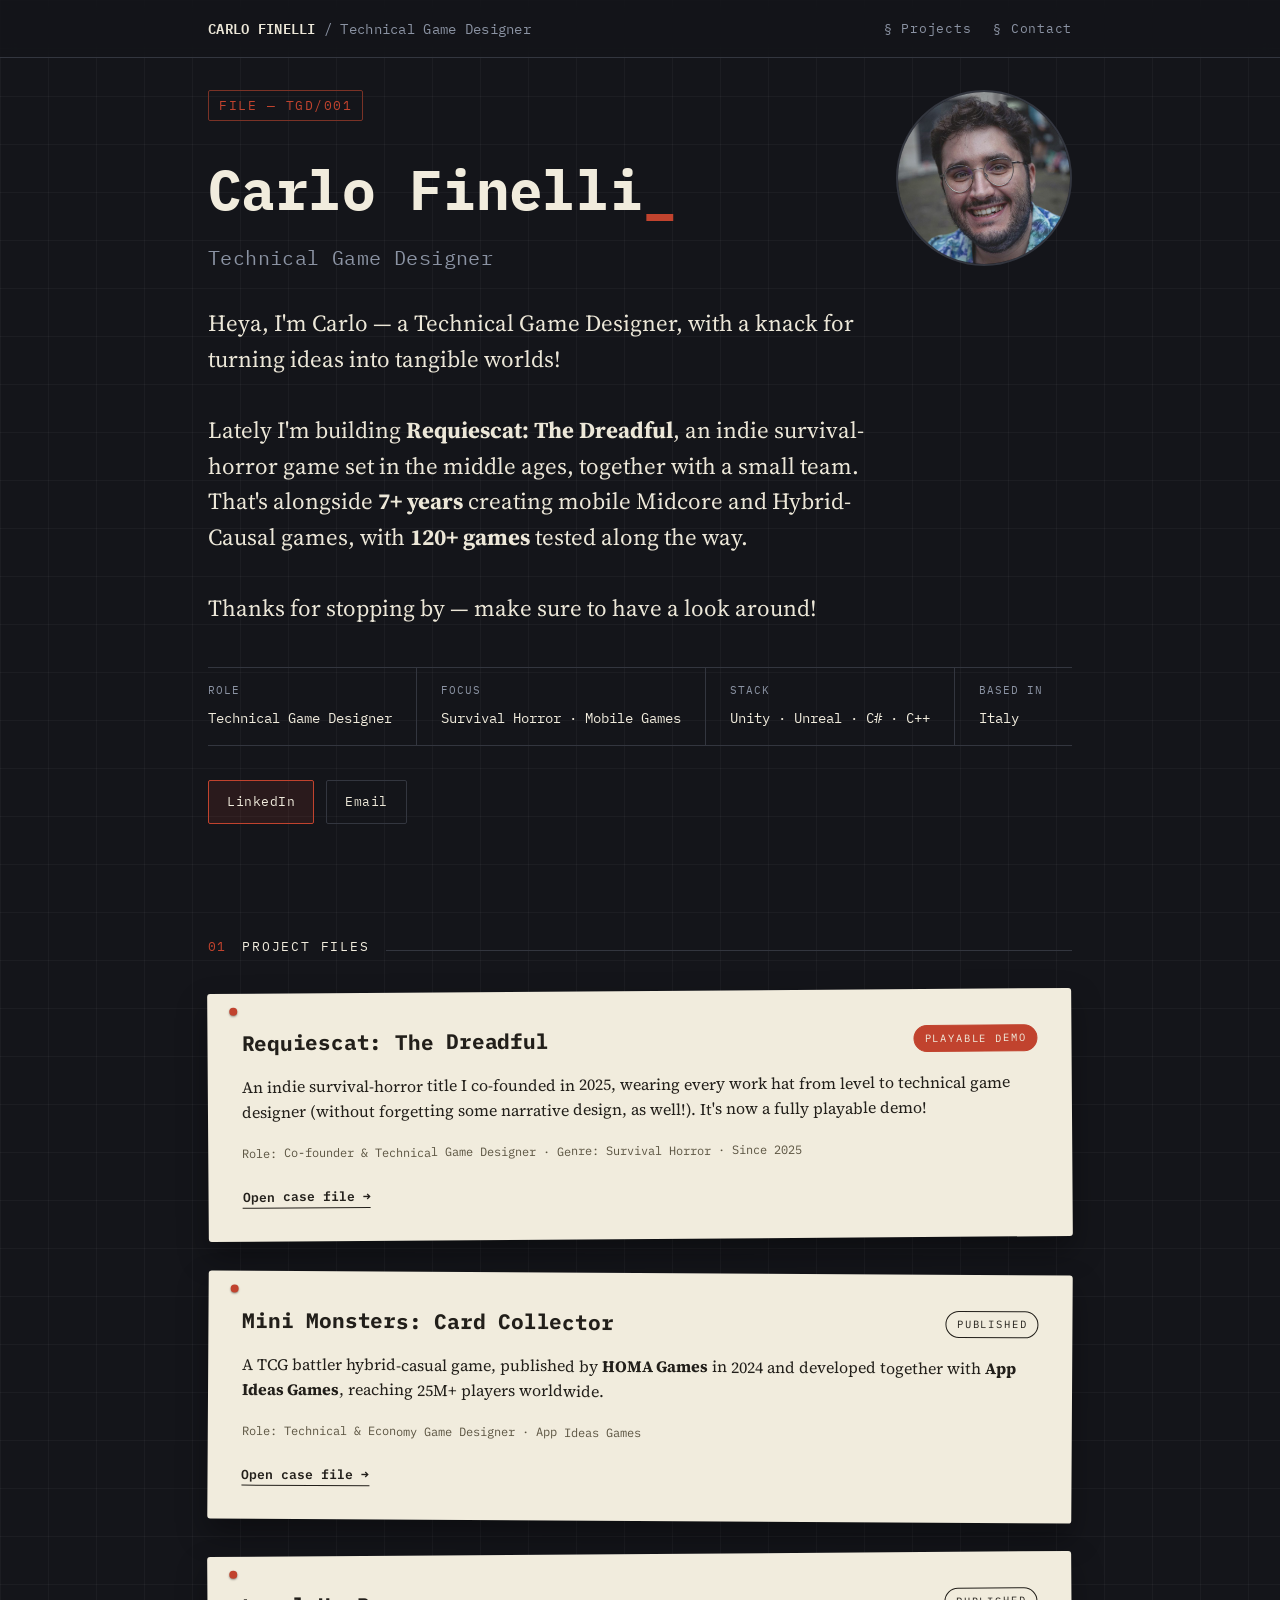
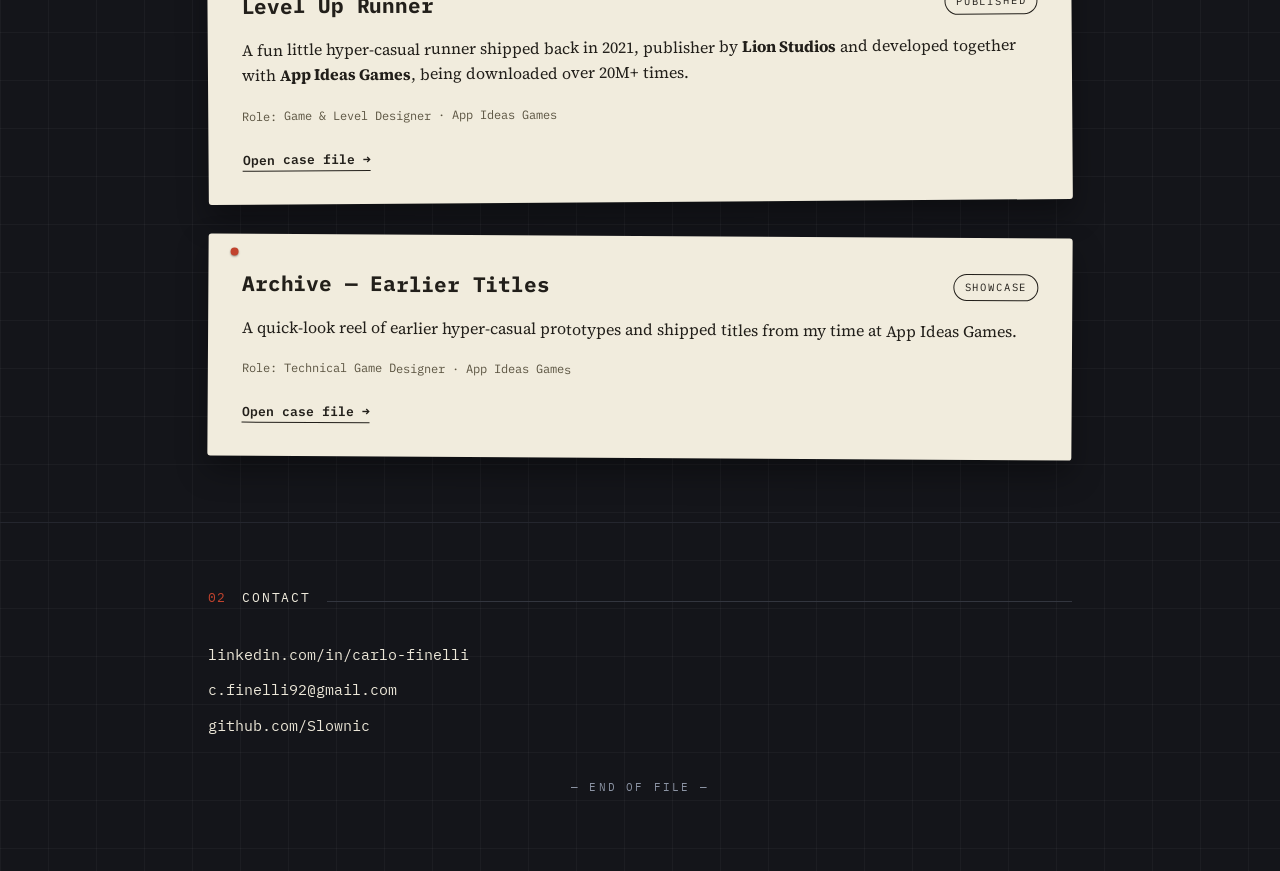
==== index.html @ e4af411c "fixes" ====
<!DOCTYPE html>
<html lang="en">
<head>
<meta charset="UTF-8">
<meta name="viewport" content="width=device-width, initial-scale=1.0">
<title>Carlo Finelli — Technical Game Designer</title>
<meta name="description" content="Portfolio of Carlo Finelli, Technical Game Designer and co-founder of Requiescat: The Dreadful.">
<link rel="stylesheet" href="assets/style.css">
</head>
<body>

<header class="site-header">
  <div class="wrap">
    <a href="index.html" class="id">CARLO FINELLI <span class="role">/ Technical Game Designer</span></a>
    <nav>
      <a href="#projects">§ Projects</a>
      <a href="#contact">§ Contact</a>
    </nav>
  </div>
</header>

<section class="hero">
  <div class="wrap">
    <div class="hero-top">
      <div class="hero-text">
        <span class="doc-tag">File — TGD/001</span>
        <h1>Carlo Finelli<span class="cursor">_</span></h1>
        <p class="role-line">Technical Game Designer</p>
      </div>
      <div class="hero-photo"><img src="assets/index/propic.jpg" alt="Carlo Finelli"></div>
    </div>

    <p class="statement">Heya, I'm Carlo — a Technical Game Designer, with a knack for turning ideas into tangible worlds! </br></br>
    Lately I'm building <b>Requiescat: The Dreadful</b>, an indie survival-horror game set in the middle ages, together with a small team.
    </br>That's alongside <b>7+ years</b> creating mobile Midcore and Hybrid-Causal games, with <b>120+ games</b> tested along the way. </br></br>
    Thanks for stopping by — make sure to have a look around!</p>

    <div class="meta-row">
      <div><span class="k">Role</span><span class="v">Technical Game Designer</span></div>
      <div><span class="k">Focus</span><span class="v">Survival Horror · Mobile Games</span></div>
      <div><span class="k">Stack</span><span class="v">Unity · Unreal · C# · C++</span></div>
      <div><span class="k">Based in</span><span class="v">Italy</span></div>
    </div>

    <div class="cta-row">
            <a class="btn primary" href="https://www.linkedin.com/in/carlo-finelli/" target="_blank" rel="noopener">LinkedIn</a>
      <a class="btn" href="mailto:c.finelli92@gmail.com">Email</a>
    </div>
  </div>
</section>

<section class="section" id="projects">
  <div class="wrap">
    <div class="eyebrow"><span class="num">01</span><span class="label">Project Files</span><span class="rule"></span></div>
    <div class="dossier-grid">

      <article class="dossier">
        <div class="dossier-top">
          <h3>Requiescat: The Dreadful</h3>
          <span class="status-pill live">Playable Demo</span>
        </div>
        <p class="blurb">An indie survival-horror title I co-founded in 2025, wearing every work hat from level to technical game designer (without forgetting some narrative design, as well!). </b>
        It's now a fully playable demo!</p>
        <div class="meta"><span>Role: Co-founder & Technical Game Designer</span><span>Genre: Survival Horror</span><span>Since 2025</span></div>
        <a class="open" href="projects/requiescat.html">Open case file →</a>
      </article>

      <article class="dossier">
        <div class="dossier-top">
          <h3>Mini Monsters: Card Collector</h3>
          <span class="status-pill">Published</span>
        </div>
        <p class="blurb">A TCG battler hybrid-casual game, published by <b>HOMA Games</b> in 2024 and developed together with <b>App Ideas Games</b>, reaching 25M+ players worldwide.</p>
        <div class="meta"><span>Role: Technical & Economy Game Designer</span><span>App Ideas Games</span></div>
        <a class="open" href="projects/mini-monsters.html">Open case file →</a>
      </article>

      <article class="dossier">
        <div class="dossier-top">
          <h3>Level Up Runner</h3>
          <span class="status-pill">Published</span>
        </div>
        <p class="blurb">A fun little hyper-casual runner shipped back in 2021, publisher by <b>Lion Studios</b> and developed together with <b>App Ideas Games</b>, being downloaded over 20M+ times.</p>
        <div class="meta"><span>Role: Game & Level Designer</span><span>App Ideas Games</span></div>
        <a class="open" href="projects/level-up-runner.html">Open case file →</a>
      </article>

      <article class="dossier">
        <div class="dossier-top">
          <h3>Archive — Earlier Titles</h3>
          <span class="status-pill">Showcase</span>
        </div>
        <p class="blurb">A quick-look reel of earlier hyper-casual prototypes and shipped titles from my time at App Ideas Games.</p>
        <div class="meta"><span>Role: Technical Game Designer</span><span>App Ideas Games</span></div>
        <a class="open" href="projects/showcase.html">Open case file →</a>
      </article>

    </div>
  </div>
</section>

<footer class="section" id="contact">
  <div class="wrap">
    <div class="eyebrow"><span class="num">02</span><span class="label">Contact</span><span class="rule"></span></div>
    <div class="contact-list">
      <a href="https://www.linkedin.com/in/carlo-finelli/" target="_blank" rel="noopener">linkedin.com/in/carlo-finelli</a>
      <a href="mailto:c.finelli92@gmail.com">c.finelli92@gmail.com</a>
      <a href="https://github.com/Slownic" target="_blank" rel="noopener">github.com/Slownic</a>
    </div>
    <p class="end-mark">— End of file —</p>
  </div>
</footer>

</body>
</html>
---- assets/style.css ----
/* ==========================================================================
   Carlo Finelli — Portfolio
   Design concept: a technical design document / project dossier.
   Dark "desk" surface, cream "paper" cards pinned to it, mono for
   structure & labels (spec-sheet voice), serif for reading copy.
   ========================================================================== */

@import url('https://fonts.googleapis.com/css2?family=IBM+Plex+Mono:wght@400;500;600;700&family=Source+Serif+4:opsz,wght@8..60,400;8..60,500;8..60,600&display=swap');

:root {
  --bg: #14151a;
  --bg-alt: #1a1c23;
  --paper: #f1ecdd;
  --paper-dim: #e7e1cd;
  --ink: #221f1a;
  --ink-soft: #5a5340;
  --line: #33363f;
  --line-soft: #24262e;
  --line-paper: #d7cfb6;
  --fg: #ece7d8;
  --muted: #8b93a3;
  --accent: #c1432e;
  --accent-dim: #7a3226;
  --mono: 'IBM Plex Mono', 'SFMono-Regular', Consolas, monospace;
  --serif: 'Source Serif 4', Georgia, serif;
  --max: 920px;
}

* { box-sizing: border-box; }
html { scroll-behavior: smooth; }
@media (prefers-reduced-motion: reduce) {
  html { scroll-behavior: auto; }
  * { animation-duration: 0.001ms !important; animation-iteration-count: 1 !important; transition-duration: 0.001ms !important; }
}

body {
  margin: 0;
  background:
    linear-gradient(rgba(255,255,255,.035) 1px, transparent 1px),
    linear-gradient(90deg, rgba(255,255,255,.035) 1px, transparent 1px),
    var(--bg);
  background-size: 48px 48px, 48px 48px, auto;
  color: var(--fg);
  font-family: var(--serif);
  font-size: 17px;
  line-height: 1.65;
  -webkit-font-smoothing: antialiased;
}

a { color: inherit; }
a:focus-visible, button:focus-visible { outline: 2px solid var(--accent); outline-offset: 3px; }

.wrap { max-width: var(--max); margin: 0 auto; padding: 0 28px; }

/* ---------- Header ---------- */
.site-header {
  position: sticky; top: 0; z-index: 20;
  backdrop-filter: blur(8px);
  background: rgba(20,21,26,.82);
  border-bottom: 1px solid var(--line);
}
.site-header .wrap { display: flex; align-items: center; justify-content: space-between; padding-top: 16px; padding-bottom: 16px; }
.site-header .id {
  font-family: var(--mono); font-weight: 600; font-size: 14px; letter-spacing: .02em;
  text-decoration: none;
}
.site-header .id .role { color: var(--muted); font-weight: 400; }
.site-header nav { display: flex; gap: 22px; font-family: var(--mono); font-size: 12.5px; letter-spacing: .06em; }
.site-header nav a { text-decoration: none; color: var(--muted); }
.site-header nav a:hover { color: var(--accent); }
.back-link { font-family: var(--mono); font-size: 12.5px; letter-spacing: .06em; color: var(--muted); text-decoration: none; }
.back-link:hover { color: var(--accent); }

/* ---------- Hero ---------- */
.hero { padding: 32px 0 48px; }
.doc-tag {
  display: inline-block; font-family: var(--mono); font-size: 12.5px; letter-spacing: .12em;
  color: var(--accent); border: 1px solid var(--accent-dim); padding: 4px 10px; border-radius: 2px;
  margin-bottom: 22px; text-transform: uppercase;
}
.hero h1 {
  font-family: var(--mono); font-weight: 700; font-size: clamp(34px, 6vw, 56px);
  letter-spacing: -0.01em; margin: 0 0 6px; color: var(--paper);
}
.hero .cursor { color: var(--accent); animation: blink 1.1s steps(1) infinite; }
@keyframes blink { 50% { opacity: 0; } }
.hero .role-line {
  font-family: var(--mono); font-size: 20px; color: var(--muted); margin: 0 0 32px; letter-spacing: .02em;
}
.hero .statement {
  font-size: clamp(19px, 2.4vw, 23px); line-height: 1.55; max-width: 62ch; margin: 0 0 40px;
  color: var(--fg);
}
.meta-row {
  display: flex; flex-wrap: wrap; gap: 0; border-top: 1px solid var(--line); border-bottom: 1px solid var(--line);
  margin-bottom: 34px;
}
.meta-row div { padding: 14px 24px 14px 0; margin-right: 24px; border-right: 1px solid var(--line); }
.meta-row div:last-child { border-right: none; margin-right: 0; }
.meta-row .k { display: block; font-family: var(--mono); font-size: 10.5px; letter-spacing: .1em; color: var(--muted); margin-bottom: 4px; text-transform: uppercase; }
.meta-row .v { font-family: var(--mono); font-size: 13.5px; color: var(--paper); }

.cta-row { display: flex; flex-wrap: wrap; gap: 12px; }
.btn {
  font-family: var(--mono); font-size: 13px; letter-spacing: .04em; text-decoration: none;
  padding: 10px 18px; border: 1px solid var(--line); color: var(--fg); border-radius: 2px;
  transition: border-color .15s ease, color .15s ease, background-color .15s ease;
}
.btn:hover { border-color: var(--accent); color: var(--paper); background: rgba(193,67,46,.08); }
.btn.primary { border-color: var(--accent); color: var(--paper); background: rgba(193,67,46,.12); }
.btn.primary:hover { background: rgba(193,67,46,.22); }

/* ---------- Section eyebrow ---------- */
.section { padding: 64px 0; }
.eyebrow { display: flex; align-items: baseline; gap: 16px; margin-bottom: 34px; }
.eyebrow .num { font-family: var(--mono); font-size: 13px; color: var(--accent); letter-spacing: .08em; }
.eyebrow .label { font-family: var(--mono); font-size: 13px; letter-spacing: .14em; text-transform: uppercase; color: var(--paper); }
.eyebrow .rule { flex: 1; height: 1px; background: var(--line); }

/* ---------- Skills ---------- */
.skills-grid { display: grid; grid-template-columns: repeat(2, 1fr); gap: 1px; background: var(--line); border: 1px solid var(--line); }
.skill-card { background: var(--bg); padding: 26px 28px; }
.skill-card .label { font-family: var(--mono); font-size: 12px; letter-spacing: .08em; text-transform: uppercase; color: var(--accent); margin-bottom: 10px; border-left: 2px solid var(--accent); padding-left: 10px; }
.skill-card p { margin: 0; color: var(--fg); font-size: 15.5px; line-height: 1.6; }
@media (max-width: 640px) { .skills-grid { grid-template-columns: 1fr; } }

/* ---------- Project dossier cards ---------- */
.dossier-grid { display: grid; grid-template-columns: 1fr; gap: 34px; }
.dossier {
  background: var(--paper); color: var(--ink); border-radius: 3px; padding: 32px 34px;
  box-shadow: 0 14px 30px rgba(0,0,0,.35);
  position: relative;
}
.dossier:nth-child(odd) { transform: rotate(-0.4deg); }
.dossier:nth-child(even) { transform: rotate(0.35deg); }
.dossier::before {
  content: ''; position: absolute; top: 14px; left: 22px; width: 8px; height: 8px; border-radius: 50%;
  background: var(--accent); box-shadow: 0 1px 2px rgba(0,0,0,.4);
}
.dossier-top { display: flex; align-items: center; justify-content: space-between; margin-bottom: 14px; flex-wrap: wrap; gap: 10px; }
.dossier h3 { font-family: var(--mono); font-size: 21px; margin: 0; color: var(--ink); letter-spacing: -0.01em; }
.status-pill {
  font-family: var(--mono); font-size: 10.5px; letter-spacing: .08em; text-transform: uppercase;
  padding: 4px 10px; border-radius: 20px; border: 1px solid var(--ink); color: var(--ink);
}
.status-pill.live { background: var(--accent); border-color: var(--accent); color: var(--paper); }
.dossier p.blurb { font-size: 16px; line-height: 1.6; margin: 0 0 18px; color: var(--ink); }
.dossier .meta { font-family: var(--mono); font-size: 12px; color: var(--ink-soft); margin-bottom: 18px; }
.dossier .meta span:not(:last-child)::after { content: ' · '; }
.dossier a.open {
  font-family: var(--mono); font-size: 13px; text-decoration: none; color: var(--ink); font-weight: 600;
  border-bottom: 1px solid var(--ink);
}
.dossier a.open:hover { color: var(--accent); border-color: var(--accent); }

/* ---------- Footer ---------- */
footer.section { border-top: 1px solid var(--line-soft); }
.contact-list { display: flex; flex-direction: column; gap: 10px; margin-bottom: 38px; }
.contact-list a { font-family: var(--mono); font-size: 15px; text-decoration: none; color: var(--fg); width: fit-content; border-bottom: 1px solid transparent; }
.contact-list a:hover { color: var(--accent); border-color: var(--accent); }
.end-mark { text-align: center; font-family: var(--mono); font-size: 11px; letter-spacing: .2em; color: var(--muted); text-transform: uppercase; }

/* ---------- Case study pages ---------- */
.case-hero { padding-top: 40px;}
.case-body { padding-top: 0px; }
.case-body h4 {
  font-family: var(--mono); font-size: 12.5px; letter-spacing: .1em; text-transform: uppercase; color: var(--accent);
  margin: 0 0 16px;
}
.case-body .lede { font-size: 18px; max-width: 68ch; margin: 0 0 46px; }
.role-grid { display: grid; grid-template-columns: 1fr 1fr; gap: 26px; margin-bottom: 46px; }
.role-card { border-left: 2px solid var(--line); padding-left: 20px; }
.role-card .who { font-family: var(--mono); font-size: 13px; color: var(--paper); letter-spacing: .04em; margin-bottom: 8px; }
.role-card p { margin: 0; font-size: 15.5px; color: var(--fg); }
@media (max-width: 640px) { .role-grid { grid-template-columns: 1fr; } }

.figure {
  border: 1px dashed var(--line); border-radius: 2px; padding: 46px 20px; text-align: center;
  font-family: var(--mono); font-size: 12.5px; color: var(--muted); letter-spacing: .04em; margin-bottom: 46px;
}

/* ---------- Carousel (mixed image / YouTube slides) ---------- */
.carousel {
  position: relative; width: 100%; padding-bottom: 56.25%; height: 0; overflow: hidden;
  border: 1px solid var(--line); border-radius: 2px; background: var(--bg-alt); margin-bottom: 20px;
}
.carousel-slide { position: absolute; inset: 0; opacity: 0; transition: opacity .7s ease; }
.carousel-slide.active { opacity: 1; z-index: 1; }

/* MODIFICA: Questo impedisce alle immagini verticali di zoommare e deformarsi */
.carousel-slide img { 
  width: 100%; 
  height: 100%; 
  object-fit: contain; 
  display: block; 
}

.carousel-slide iframe { position: absolute; top: 0; left: 0; width: 100%; height: 100%; border: 0; }
.carousel-dots { position: absolute; bottom: 14px; left: 50%; transform: translateX(-50%); display: flex; gap: 8px; z-index: 2; }
.carousel-dots button {
  width: 8px; height: 8px; border-radius: 50%; border: 1px solid var(--paper); background: transparent;
  padding: 0; cursor: pointer; opacity: .55;
}
.carousel-dots button.active { background: var(--accent); border-color: var(--accent); opacity: 1; }

/* ---------- Single video embed (used standalone, e.g. showcase grid) ---------- */
.video-embed {
  position: relative; width: 100%; padding-bottom: 56.25%; height: 0; overflow: hidden;
  border: 1px solid var(--line); border-radius: 2px; background: var(--bg-alt);
}
.video-embed iframe { position: absolute; top: 0; left: 0; width: 100%; height: 100%; border: 0; }

/* ---------- Showcase grid (archive of older titles) ---------- */
.showcase-grid { display: grid; grid-template-columns: repeat(2, 1fr); gap: 30px; }
.showcase-item .video-embed { margin-bottom: 10px; }
.showcase-item h5 { font-family: var(--mono); font-size: 14.5px; margin: 0; color: var(--paper); letter-spacing: .01em; }
@media (max-width: 640px) { .showcase-grid { grid-template-columns: 1fr; } }

/* ---------- Hero photo ---------- */
.hero-top { display: flex; justify-content: space-between; align-items: flex-start; gap: 30px; flex-wrap: wrap; }
.hero-text { flex: 1; min-width: 280px; }
.hero-photo {
  width: 176px; height: 176px; border-radius: 50%; overflow: hidden; flex-shrink: 0;
  border: 2px solid var(--line); background: var(--bg-alt);
}
.hero-photo img { width: 100%; height: 100%; object-fit: cover; display: block; }
@media (max-width: 640px) { .hero-photo { width: 120px; height: 120px; } }

.stat-row { display: flex; flex-wrap: wrap; gap: 0; margin-bottom: 20px; }
.stat-row div { padding: 0 30px 0 0; margin-right: 30px; border-right: 1px solid var(--line); }
.stat-row div:last-child { border-right: none; }
.stat-row .n { display: block; font-family: var(--mono); font-weight: 700; font-size: 30px; color: var(--paper); }
.stat-row .l { font-family: var(--mono); font-size: 11px; letter-spacing: .08em; text-transform: uppercase; color: var(--muted); }
.pub-line { font-family: var(--mono); font-size: 13.5px; color: var(--fg); margin-bottom: 46px; }

.titles-list { display: flex; flex-direction: column; gap: 30px; margin-bottom: 10px; }
.title-block h5 { font-family: var(--mono); font-size: 17px; margin: 0 0 6px; color: var(--paper); }
.title-block p { margin: 0; font-size: 15.5px; color: var(--fg); }

@media (max-width: 560px) {
  .wrap { padding: 0 20px; }
  .meta-row div, .stat-row div { border-right: none; margin-right: 0; padding-right: 0; width: 50%; margin-bottom: 14px; }
}
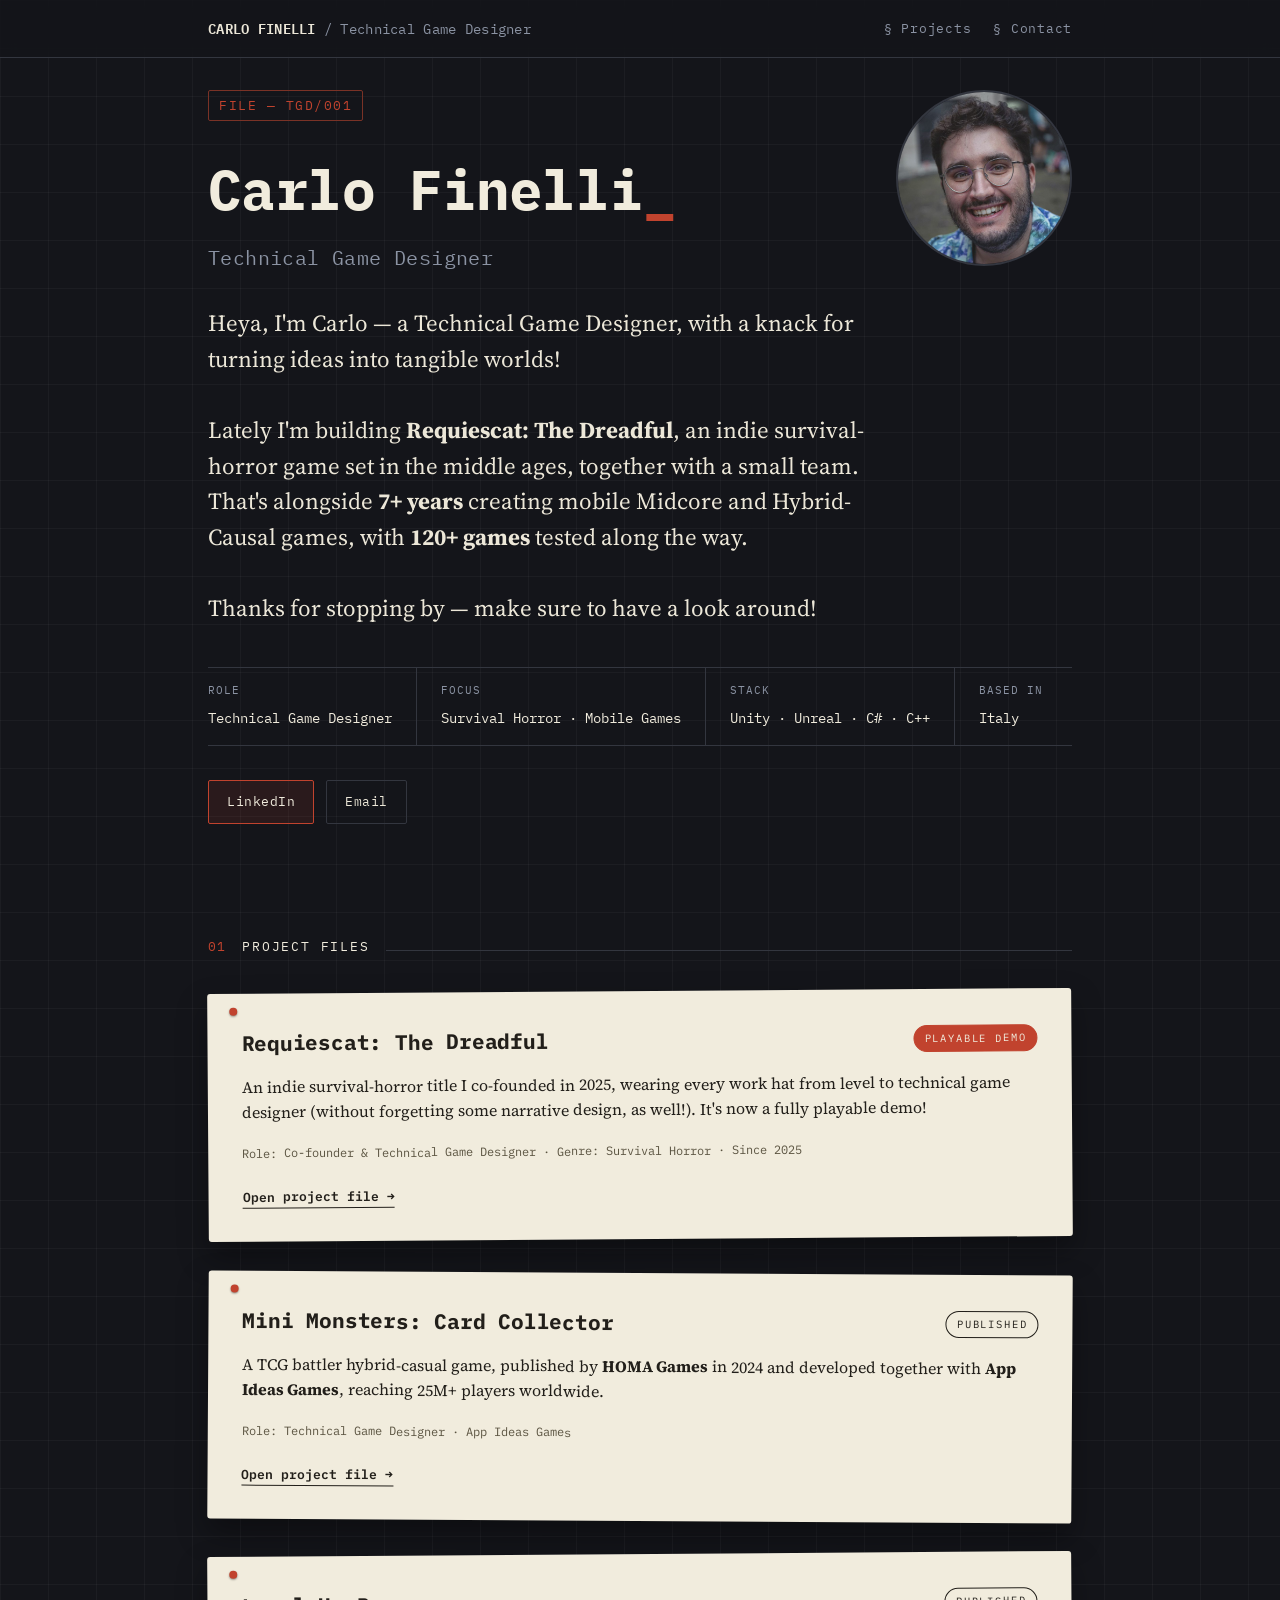
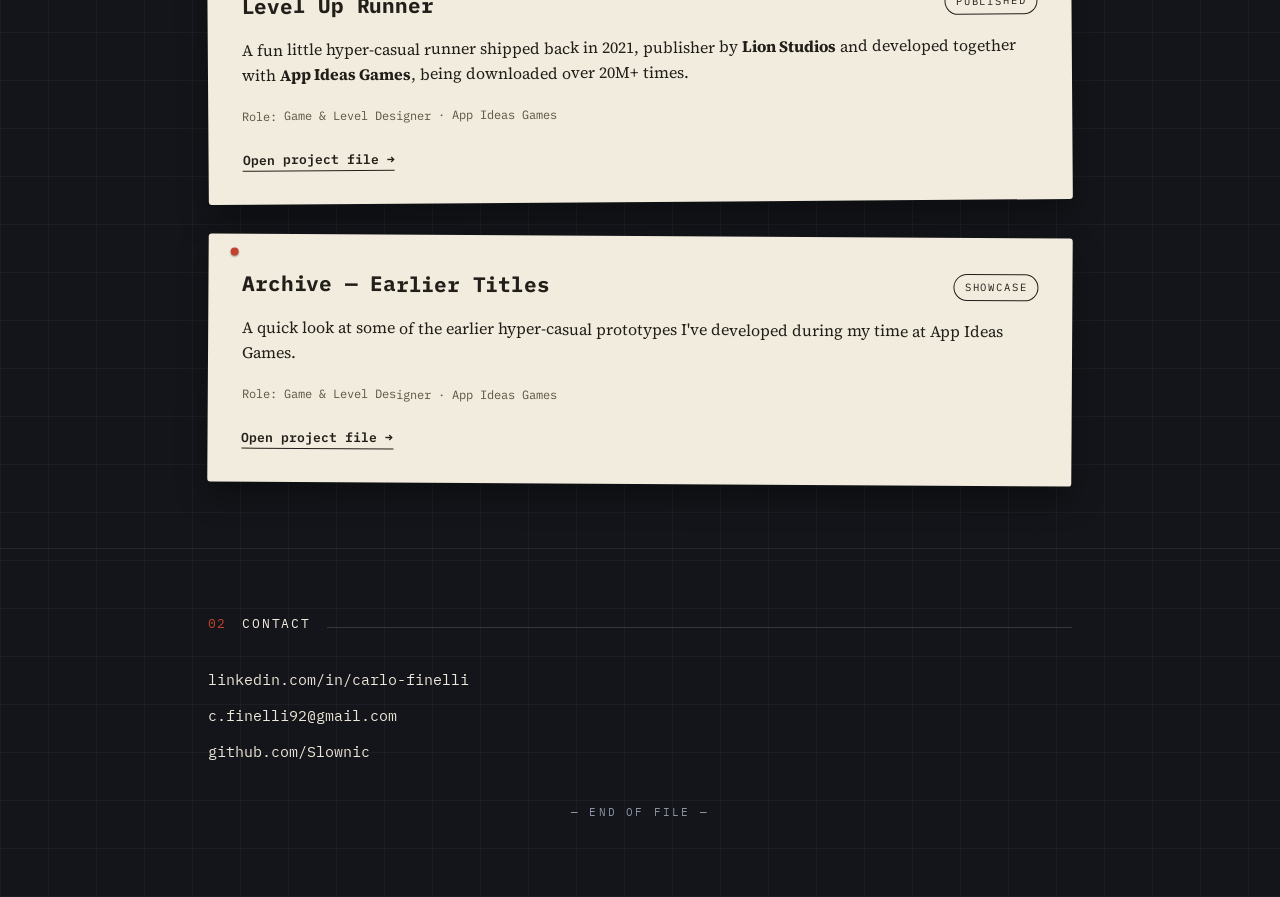
==== commit 4fff2dbf: "fixes on wording" ====
--- a/index.html
+++ b/index.html
@@ -62,7 +62,7 @@
         <p class="blurb">An indie survival-horror title I co-founded in 2025, wearing every work hat from level to technical game designer (without forgetting some narrative design, as well!). </b>
         It's now a fully playable demo!</p>
         <div class="meta"><span>Role: Co-founder & Technical Game Designer</span><span>Genre: Survival Horror</span><span>Since 2025</span></div>
-        <a class="open" href="projects/requiescat.html">Open case file →</a>
+        <a class="open" href="projects/requiescat.html">Open project file →</a>
       </article>
 
       <article class="dossier">
@@ -71,8 +71,8 @@
           <span class="status-pill">Published</span>
         </div>
         <p class="blurb">A TCG battler hybrid-casual game, published by <b>HOMA Games</b> in 2024 and developed together with <b>App Ideas Games</b>, reaching 25M+ players worldwide.</p>
-        <div class="meta"><span>Role: Technical & Economy Game Designer</span><span>App Ideas Games</span></div>
-        <a class="open" href="projects/mini-monsters.html">Open case file →</a>
+        <div class="meta"><span>Role: Technical Game Designer</span><span>App Ideas Games</span></div>
+        <a class="open" href="projects/mini-monsters.html">Open project file →</a>
       </article>
 
       <article class="dossier">
@@ -82,7 +82,7 @@
         </div>
         <p class="blurb">A fun little hyper-casual runner shipped back in 2021, publisher by <b>Lion Studios</b> and developed together with <b>App Ideas Games</b>, being downloaded over 20M+ times.</p>
         <div class="meta"><span>Role: Game & Level Designer</span><span>App Ideas Games</span></div>
-        <a class="open" href="projects/level-up-runner.html">Open case file →</a>
+        <a class="open" href="projects/level-up-runner.html">Open project file →</a>
       </article>
 
       <article class="dossier">
@@ -90,9 +90,9 @@
           <h3>Archive — Earlier Titles</h3>
           <span class="status-pill">Showcase</span>
         </div>
-        <p class="blurb">A quick-look reel of earlier hyper-casual prototypes and shipped titles from my time at App Ideas Games.</p>
-        <div class="meta"><span>Role: Technical Game Designer</span><span>App Ideas Games</span></div>
-        <a class="open" href="projects/showcase.html">Open case file →</a>
+        <p class="blurb">A quick look at some of the earlier hyper-casual prototypes I've developed during my time at App Ideas Games.</p>
+        <div class="meta"><span>Role: Game & Level Designer</span><span>App Ideas Games</span></div>
+        <a class="open" href="projects/showcase.html">Open project file →</a>
       </article>
 
     </div>
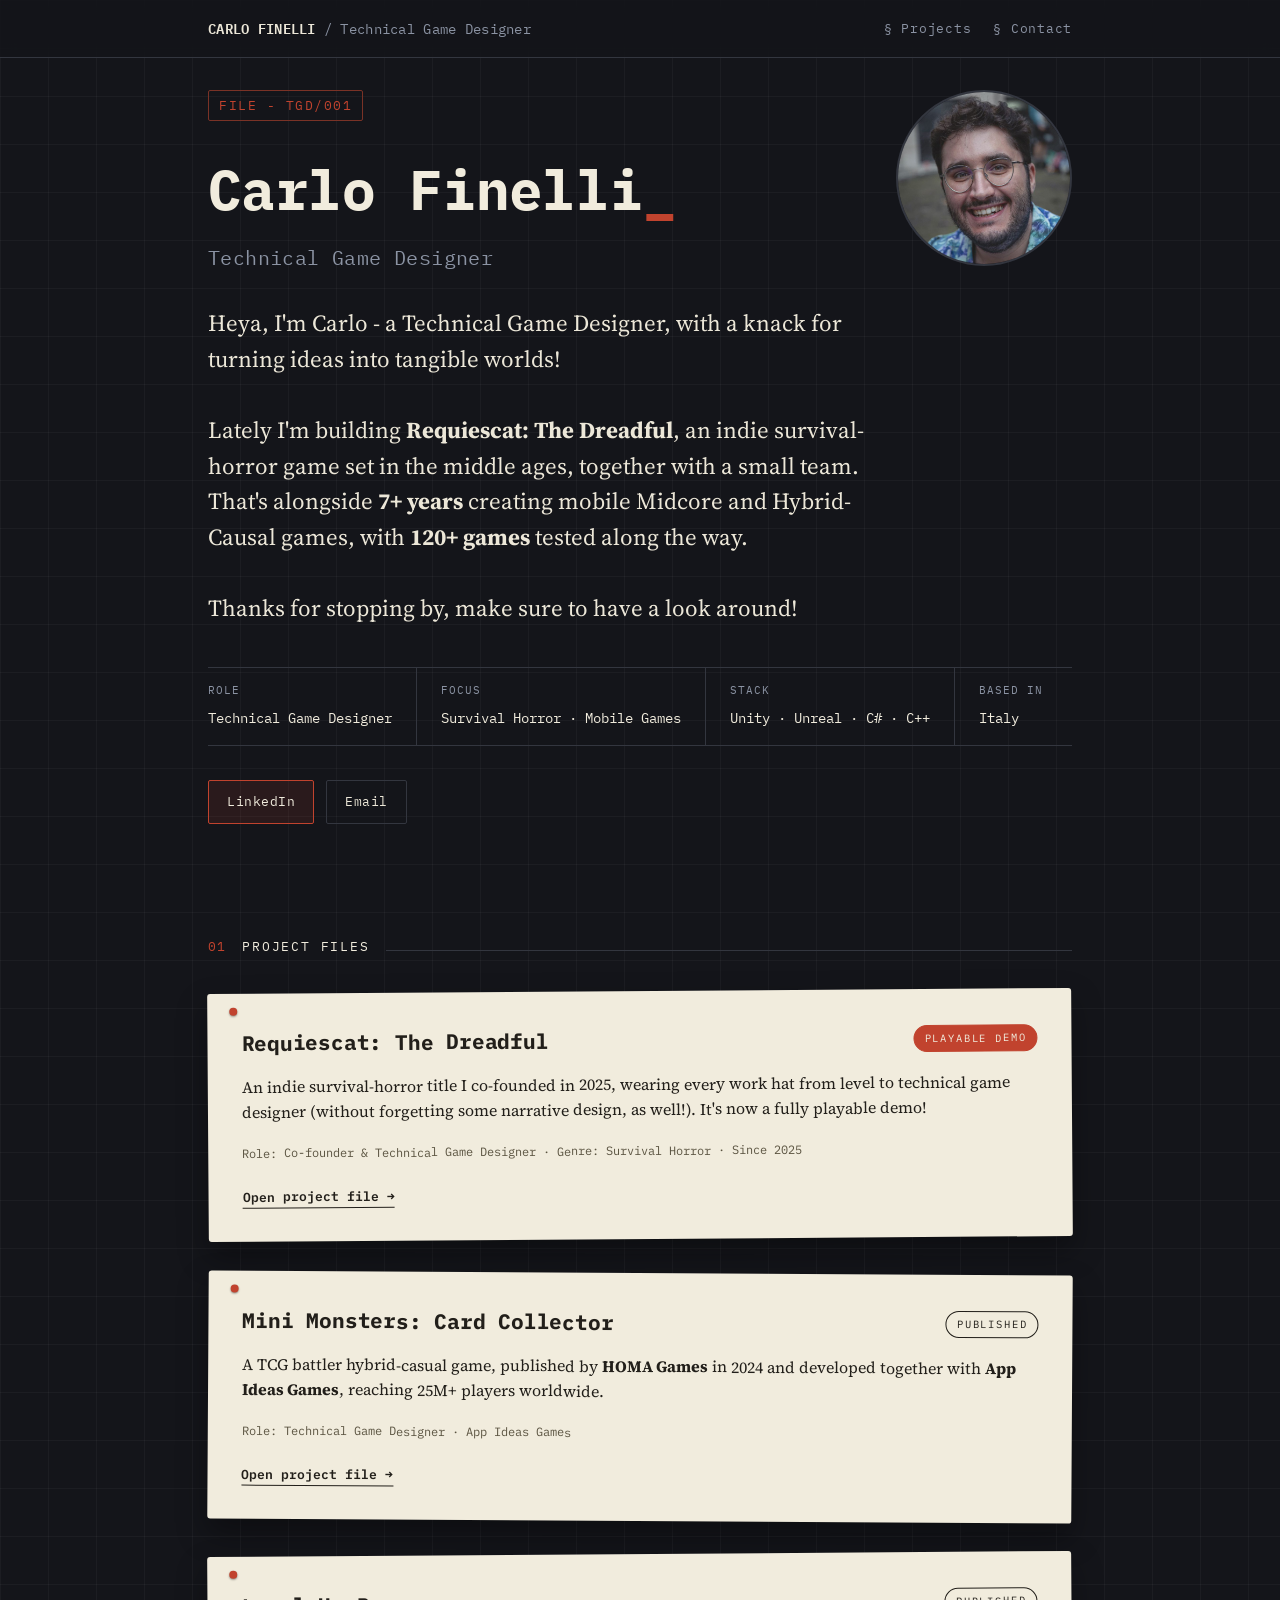
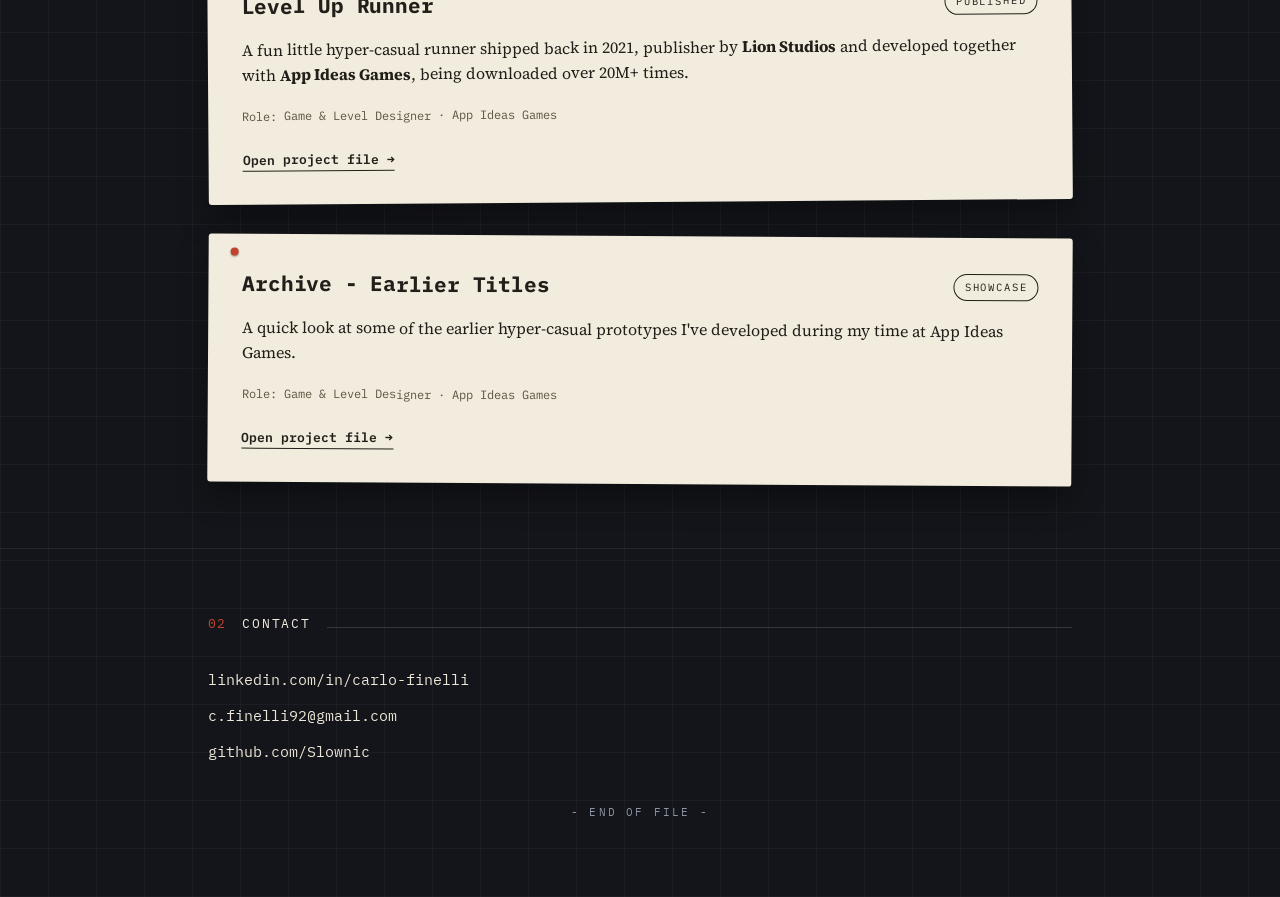
==== commit 0b437a62: "Fix formatting in index.html" ====
--- a/index.html
+++ b/index.html
@@ -3,7 +3,7 @@
 <head>
 <meta charset="UTF-8">
 <meta name="viewport" content="width=device-width, initial-scale=1.0">
-<title>Carlo Finelli — Technical Game Designer</title>
+<title>Carlo Finelli - Technical Game Designer</title>
 <meta name="description" content="Portfolio of Carlo Finelli, Technical Game Designer and co-founder of Requiescat: The Dreadful.">
 <link rel="stylesheet" href="assets/style.css">
 </head>
@@ -23,17 +23,17 @@
   <div class="wrap">
     <div class="hero-top">
       <div class="hero-text">
-        <span class="doc-tag">File — TGD/001</span>
+        <span class="doc-tag">File - TGD/001</span>
         <h1>Carlo Finelli<span class="cursor">_</span></h1>
         <p class="role-line">Technical Game Designer</p>
       </div>
       <div class="hero-photo"><img src="assets/index/propic.jpg" alt="Carlo Finelli"></div>
     </div>
 
-    <p class="statement">Heya, I'm Carlo — a Technical Game Designer, with a knack for turning ideas into tangible worlds! </br></br>
+    <p class="statement">Heya, I'm Carlo - a Technical Game Designer, with a knack for turning ideas into tangible worlds! </br></br>
     Lately I'm building <b>Requiescat: The Dreadful</b>, an indie survival-horror game set in the middle ages, together with a small team.
     </br>That's alongside <b>7+ years</b> creating mobile Midcore and Hybrid-Causal games, with <b>120+ games</b> tested along the way. </br></br>
-    Thanks for stopping by — make sure to have a look around!</p>
+    Thanks for stopping by, make sure to have a look around!</p>
 
     <div class="meta-row">
       <div><span class="k">Role</span><span class="v">Technical Game Designer</span></div>
@@ -87,7 +87,7 @@
 
       <article class="dossier">
         <div class="dossier-top">
-          <h3>Archive — Earlier Titles</h3>
+          <h3>Archive - Earlier Titles</h3>
           <span class="status-pill">Showcase</span>
         </div>
         <p class="blurb">A quick look at some of the earlier hyper-casual prototypes I've developed during my time at App Ideas Games.</p>
@@ -107,7 +107,7 @@
       <a href="mailto:c.finelli92@gmail.com">c.finelli92@gmail.com</a>
       <a href="https://github.com/Slownic" target="_blank" rel="noopener">github.com/Slownic</a>
     </div>
-    <p class="end-mark">— End of file —</p>
+    <p class="end-mark">- End of file -</p>
   </div>
 </footer>
 
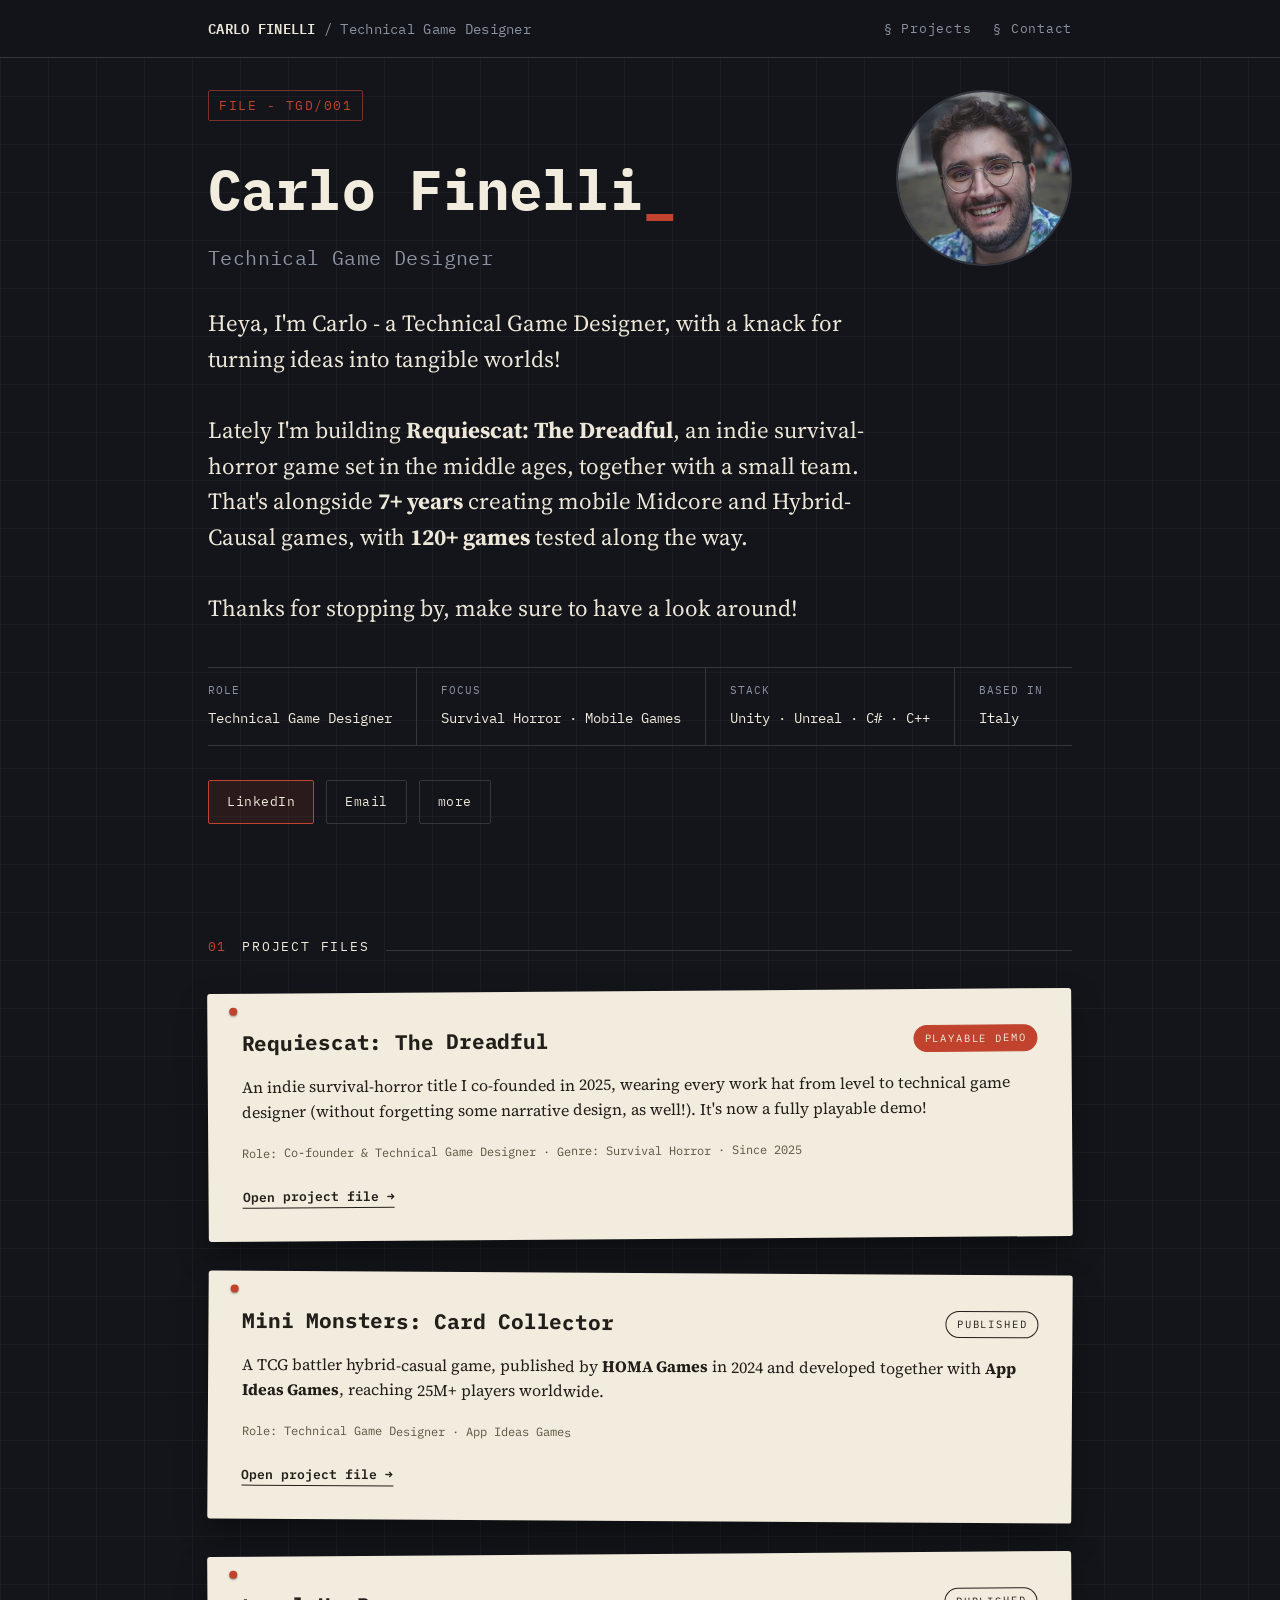
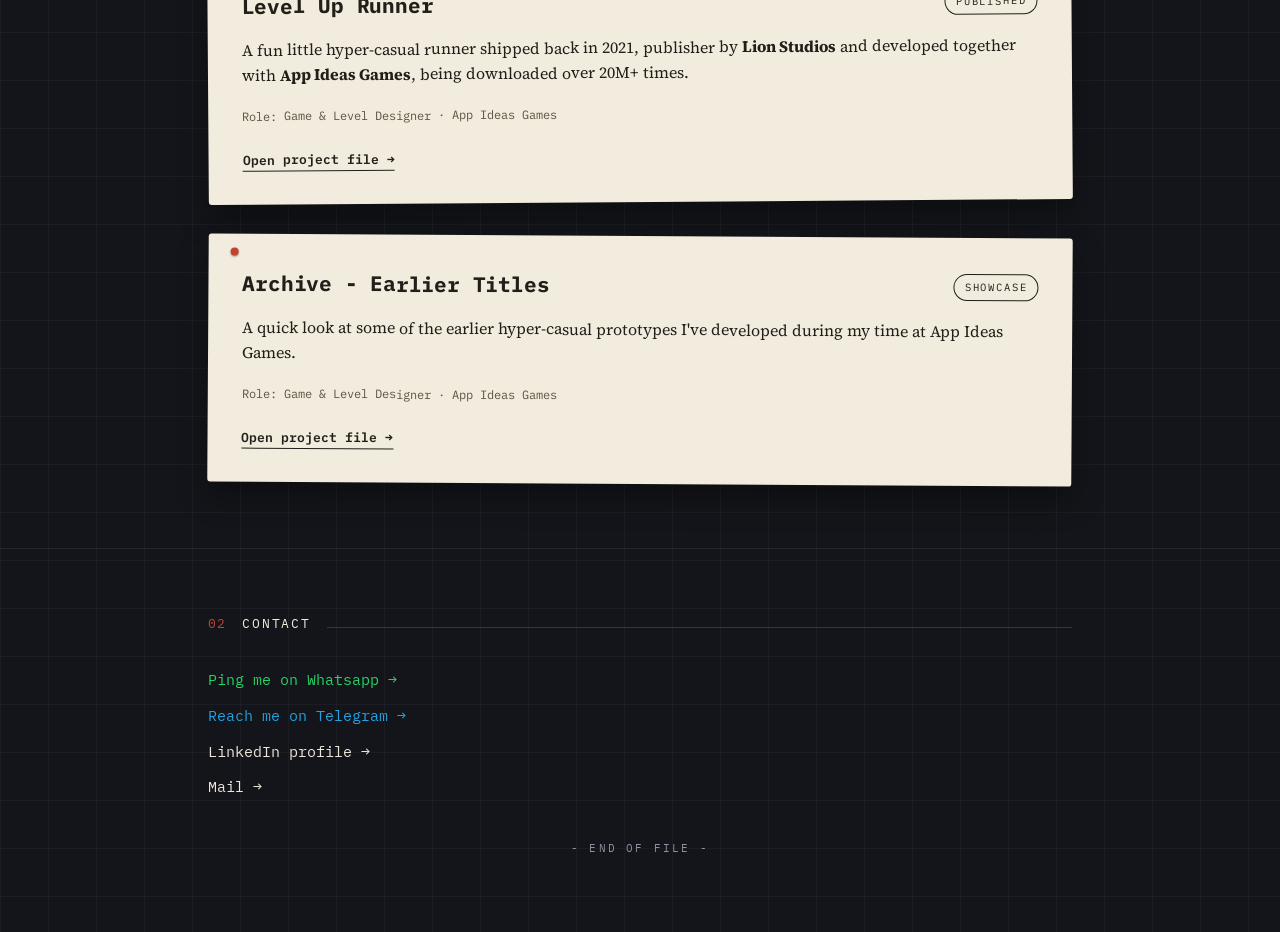
==== commit 49593e5b: "Replace email and add WhatsApp and Telegram links Updated contact methods in footer and CTA section." ====
--- a/index.html
+++ b/index.html
@@ -44,7 +44,8 @@
 
     <div class="cta-row">
             <a class="btn primary" href="https://www.linkedin.com/in/carlo-finelli/" target="_blank" rel="noopener">LinkedIn</a>
-      <a class="btn" href="mailto:c.finelli92@gmail.com">Email</a>
+            <a class="btn" href="mailto:c.finelli92@gmail.com">Email</a>
+            <a class="btn" href="#contact">more</a>
     </div>
   </div>
 </section>
@@ -103,9 +104,10 @@
   <div class="wrap">
     <div class="eyebrow"><span class="num">02</span><span class="label">Contact</span><span class="rule"></span></div>
     <div class="contact-list">
-      <a href="https://www.linkedin.com/in/carlo-finelli/" target="_blank" rel="noopener">linkedin.com/in/carlo-finelli</a>
-      <a href="mailto:c.finelli92@gmail.com">c.finelli92@gmail.com</a>
-      <a href="https://github.com/Slownic" target="_blank" rel="noopener">github.com/Slownic</a>
+      <a href="https://wa.me/393534126337?text=Hi%20Carlo%2C%20I%20saw%20your%20portfolio%20and%20wanted%20to%20reach%20out!" style="color: #25D366;" target="_blank" rel="noopener">Ping me on Whatsapp →</a>
+      <a href="https://t.me/share/url?url={t.me/CarloF}&text={Hi Carlo! I saw your portfolio and wanted to reach out!}" style="color: #24A1DE;" target="_blank" rel="noopener">Reach me on Telegram →</a>
+      <a href="https://www.linkedin.com/in/carlo-finelli/" target="_blank" rel="noopener">LinkedIn profile →</a>
+      <a href="mailto:c.finelli92@gmail.com">Mail →</a>
     </div>
     <p class="end-mark">- End of file -</p>
   </div>
